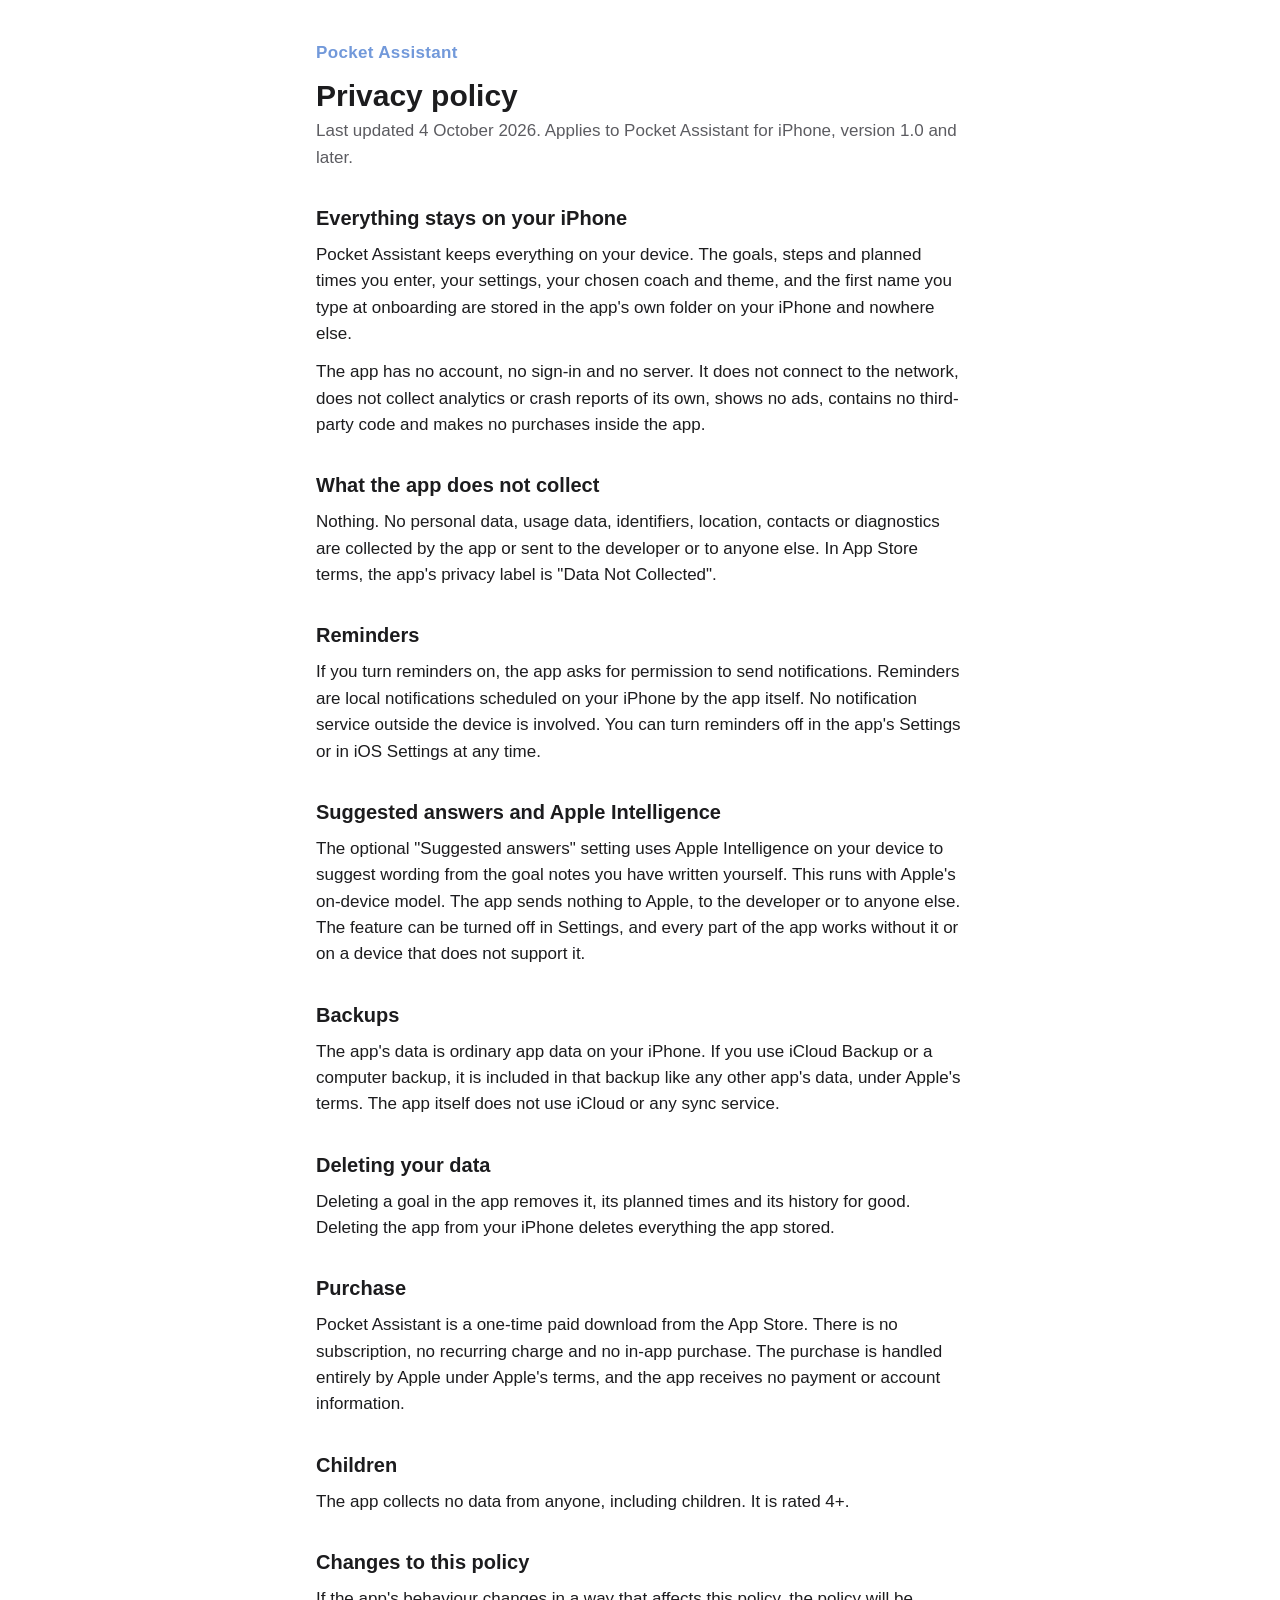
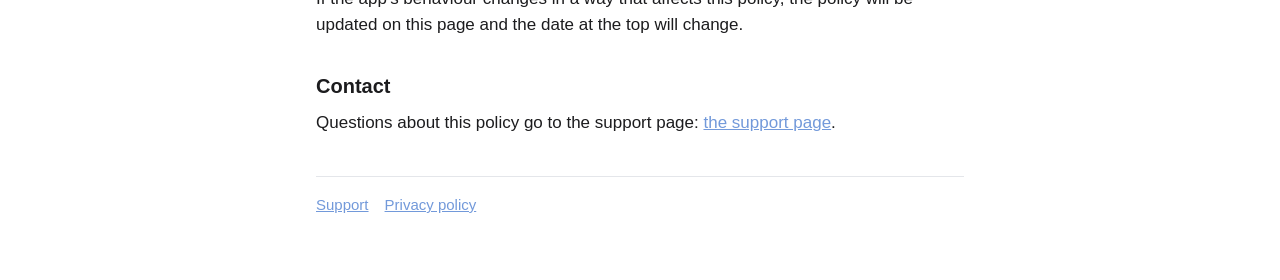
==== privacy.html @ 84fca19b "Support page and privacy policy for Pocket Assistant 1.0 Co-Authored-By: Claude Fable 5.1 <noreply@a" ====
<!doctype html>
<html lang="en">
<head>
<meta charset="utf-8">
<meta name="viewport" content="width=device-width, initial-scale=1">
<title>Pocket Assistant privacy policy</title>
<meta name="description" content="Privacy policy for the Pocket Assistant iPhone app. Everything stays on your iPhone.">
<link rel="stylesheet" href="style.css">
</head>
<body>
<main>
<p class="eyebrow">Pocket Assistant</p>
<h1>Privacy policy</h1>
<p class="muted">Last updated 4 October 2026. Applies to Pocket Assistant for iPhone, version 1.0 and later.</p>

<h2>Everything stays on your iPhone</h2>
<p>Pocket Assistant keeps everything on your device. The goals, steps and planned times you enter, your settings, your chosen coach and theme, and the first name you type at onboarding are stored in the app's own folder on your iPhone and nowhere else.</p>
<p>The app has no account, no sign-in and no server. It does not connect to the network, does not collect analytics or crash reports of its own, shows no ads, contains no third-party code and makes no purchases inside the app.</p>

<h2>What the app does not collect</h2>
<p>Nothing. No personal data, usage data, identifiers, location, contacts or diagnostics are collected by the app or sent to the developer or to anyone else. In App Store terms, the app's privacy label is "Data Not Collected".</p>

<h2>Reminders</h2>
<p>If you turn reminders on, the app asks for permission to send notifications. Reminders are local notifications scheduled on your iPhone by the app itself. No notification service outside the device is involved. You can turn reminders off in the app's Settings or in iOS Settings at any time.</p>

<h2>Suggested answers and Apple Intelligence</h2>
<p>The optional "Suggested answers" setting uses Apple Intelligence on your device to suggest wording from the goal notes you have written yourself. This runs with Apple's on-device model. The app sends nothing to Apple, to the developer or to anyone else. The feature can be turned off in Settings, and every part of the app works without it or on a device that does not support it.</p>

<h2>Backups</h2>
<p>The app's data is ordinary app data on your iPhone. If you use iCloud Backup or a computer backup, it is included in that backup like any other app's data, under Apple's terms. The app itself does not use iCloud or any sync service.</p>

<h2>Deleting your data</h2>
<p>Deleting a goal in the app removes it, its planned times and its history for good. Deleting the app from your iPhone deletes everything the app stored.</p>

<h2>Purchase</h2>
<p>Pocket Assistant is a one-time paid download from the App Store. There is no subscription, no recurring charge and no in-app purchase. The purchase is handled entirely by Apple under Apple's terms, and the app receives no payment or account information.</p>

<h2>Children</h2>
<p>The app collects no data from anyone, including children. It is rated 4+.</p>

<h2>Changes to this policy</h2>
<p>If the app's behaviour changes in a way that affects this policy, the policy will be updated on this page and the date at the top will change.</p>

<h2>Contact</h2>
<p>Questions about this policy go to the support page: <a href="index.html">the support page</a>.</p>

<nav><a href="index.html">Support</a><a href="privacy.html">Privacy policy</a></nav>
</main>
</body>
</html>
---- style.css ----
:root { --bg:#fff; --fg:#1c1c1e; --muted:#5c5c61; --accent:#7299DA; --rule:#e4e6ea; }
@media (prefers-color-scheme: dark) { :root { --bg:#111214; --fg:#f2f2f4; --muted:#a3a3aa; --accent:#8fb0e6; --rule:#2a2c31; } }
* { box-sizing:border-box; }
body { margin:0; background:var(--bg); color:var(--fg); font:17px/1.55 -apple-system,BlinkMacSystemFont,"Helvetica Neue",Helvetica,Arial,sans-serif; }
main { max-width:680px; margin:0 auto; padding:40px 16px 64px; }
h1 { font-size:30px; line-height:1.2; margin:0 0 4px; }
h2 { font-size:20px; margin:32px 0 8px; }
p, li { margin:0 0 12px; }
ul { padding-left:22px; }
.eyebrow { color:var(--accent); font-weight:600; letter-spacing:.02em; margin-bottom:12px; }
.muted { color:var(--muted); }
a { color:var(--accent); }
nav { border-top:1px solid var(--rule); margin-top:40px; padding-top:16px; font-size:15px; }
nav a { margin-right:16px; }
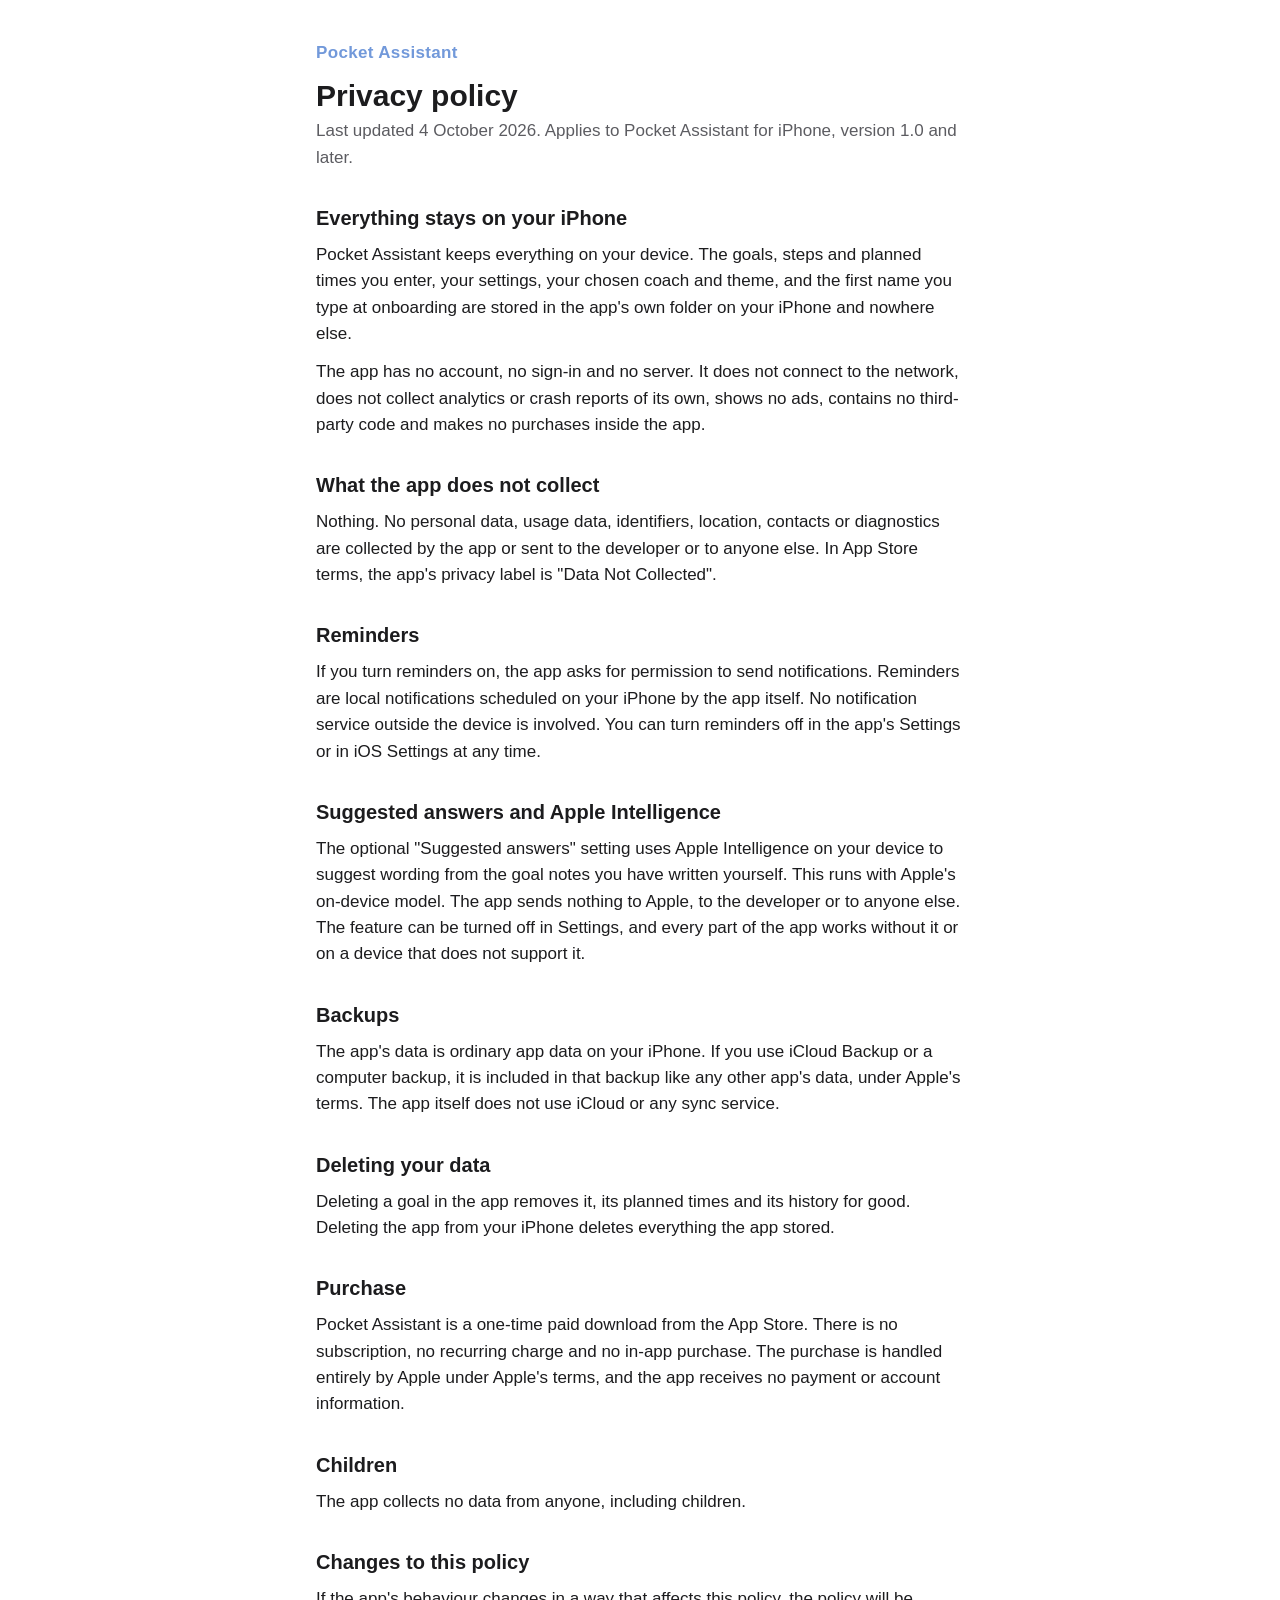
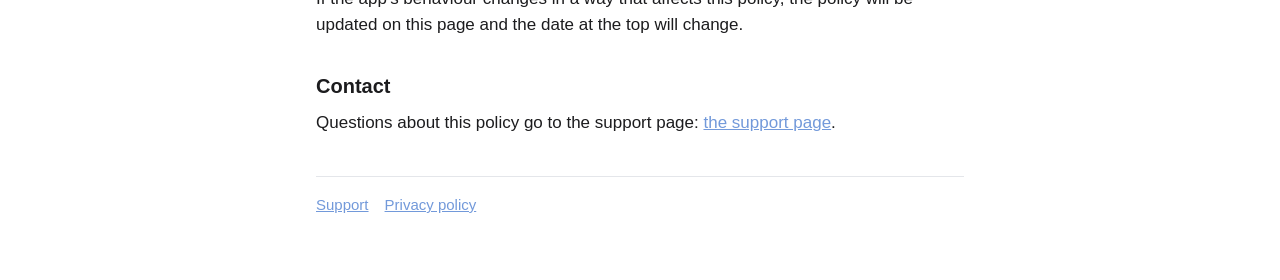
==== commit 7a7bc2f9: "Remove the unconfirmed age-rating claim from the privacy policy The App Store age-rating questionnai" ====
--- a/privacy.html
+++ b/privacy.html
@@ -36,7 +36,7 @@
 <p>Pocket Assistant is a one-time paid download from the App Store. There is no subscription, no recurring charge and no in-app purchase. The purchase is handled entirely by Apple under Apple's terms, and the app receives no payment or account information.</p>
 
 <h2>Children</h2>
-<p>The app collects no data from anyone, including children. It is rated 4+.</p>
+<p>The app collects no data from anyone, including children.</p>
 
 <h2>Changes to this policy</h2>
 <p>If the app's behaviour changes in a way that affects this policy, the policy will be updated on this page and the date at the top will change.</p>
